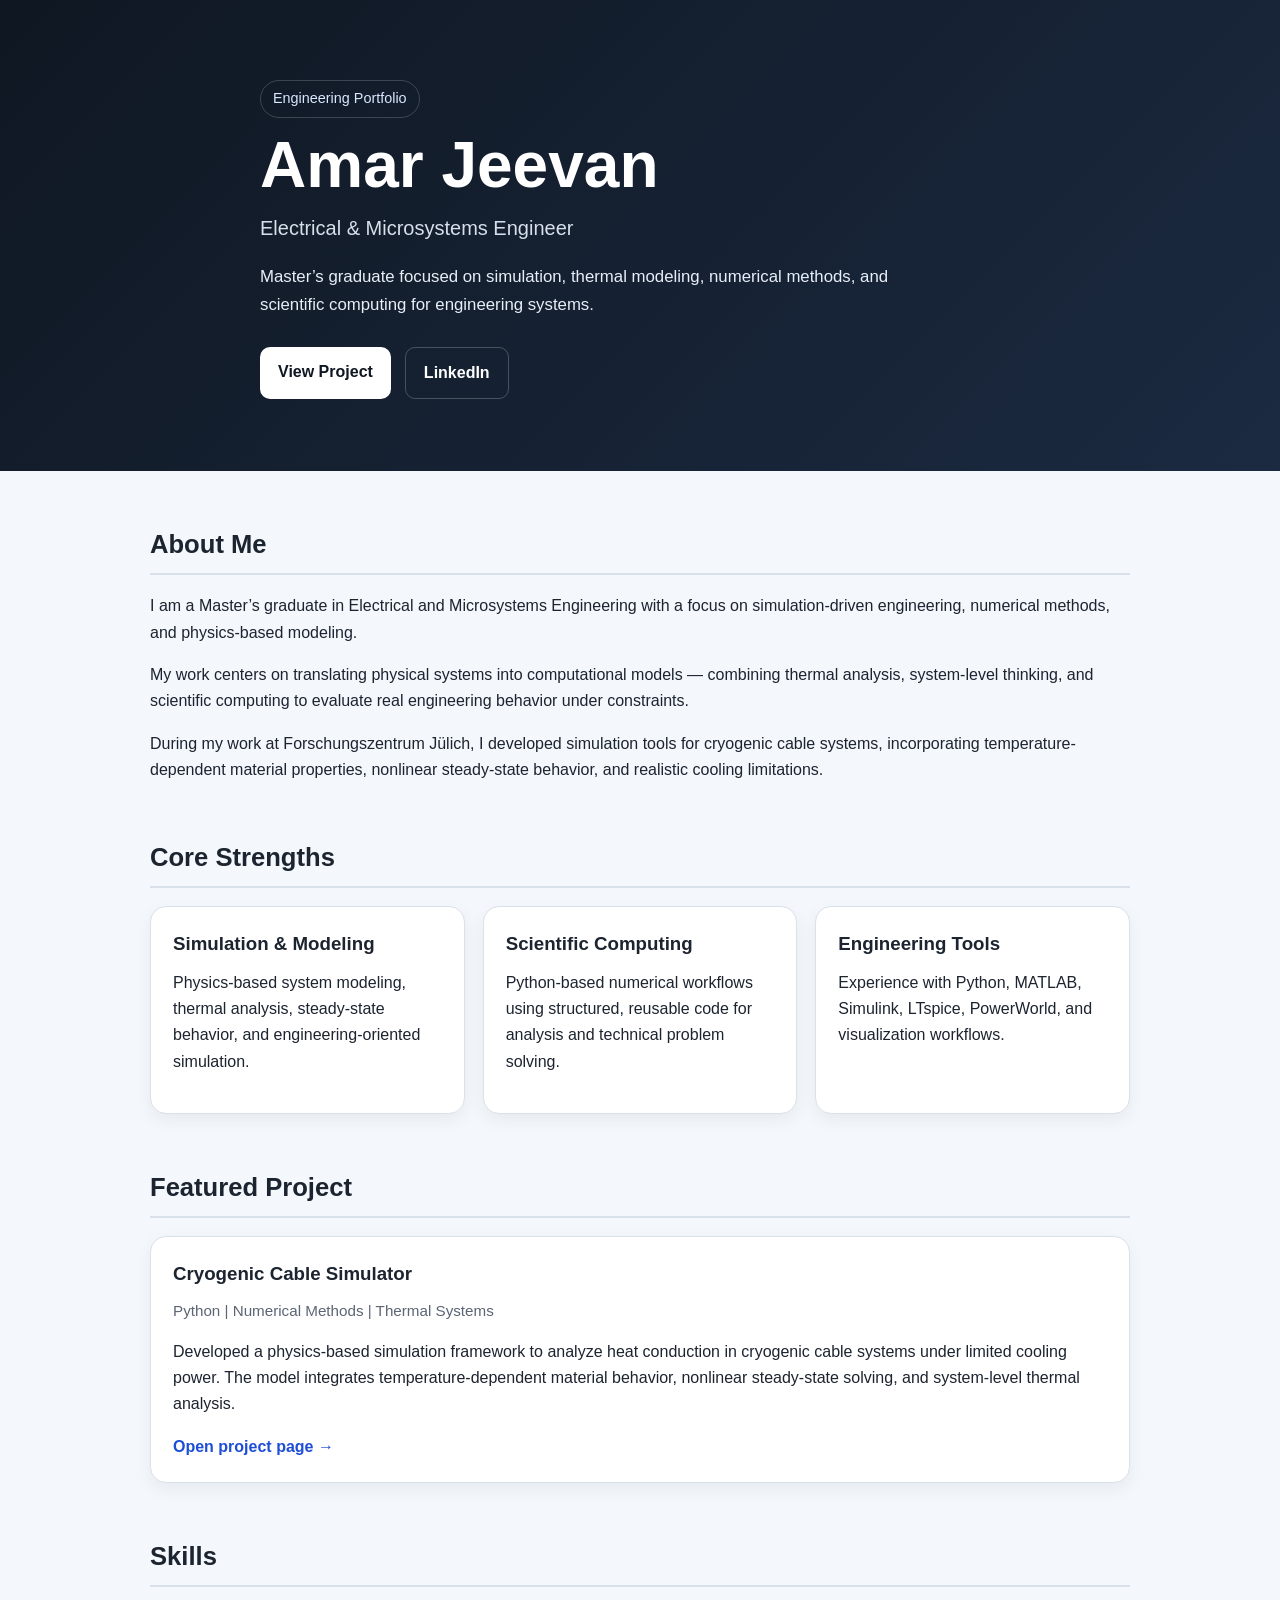
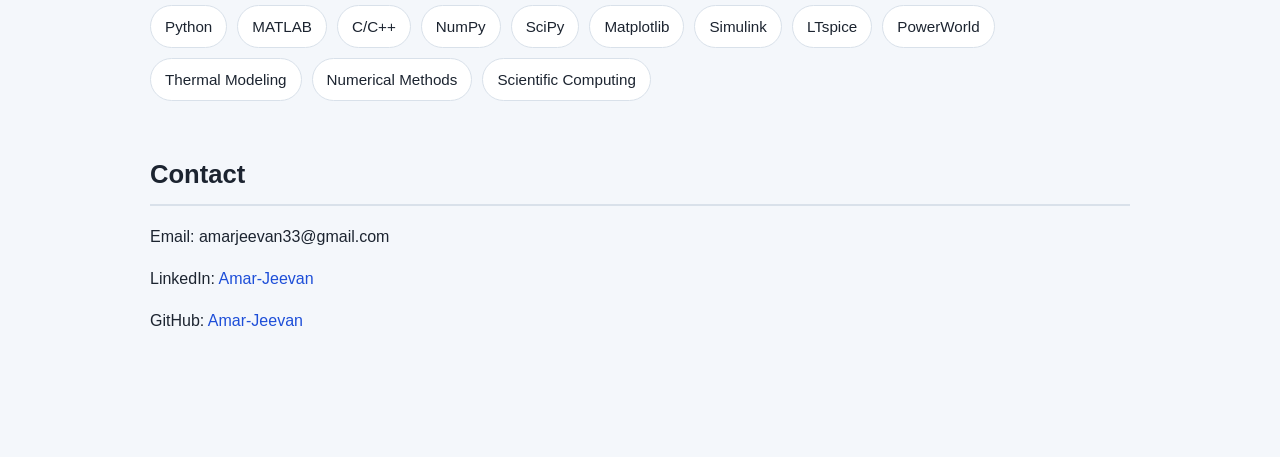
==== index.html @ b562178d "Revise About Me and Featured Project sections for clarity and detail" ====
<!DOCTYPE html>
<html lang="en">
<head>
  <meta charset="UTF-8" />
  <meta name="viewport" content="width=device-width, initial-scale=1.0" />
  <title>Amar Jeevan | Engineering Portfolio</title>
  <link rel="stylesheet" href="style.css" />
</head>
<body>
  <header class="hero">
    <div class="container hero-content">
      <p class="tag">Engineering Portfolio</p>
      <h1>Amar Jeevan</h1>
      <p class="subtitle">Electrical & Microsystems Engineer</p>
      <p class="intro">
        Master’s graduate focused on simulation, thermal modeling, numerical methods,
        and scientific computing for engineering systems.
      </p>

      <div class="hero-links">
        <a class="button primary" href="projects/cryogenic-simulator.html">View Project</a>
        <a class="button secondary" href="https://www.linkedin.com/in/amar-jeevan" target="_blank">LinkedIn</a>
      </div>
    </div>
  </header>

  <main class="container">
    <section class="section">
      <h2>About Me</h2>
      <p>
        I am a Master’s graduate in Electrical and Microsystems Engineering with a focus on
        simulation-driven engineering, numerical methods, and physics-based modeling.
      </p>

      <p>
        My work centers on translating physical systems into computational models — combining
        thermal analysis, system-level thinking, and scientific computing to evaluate real
        engineering behavior under constraints.
      </p>

      <p>
        During my work at Forschungszentrum Jülich, I developed simulation tools for cryogenic
        cable systems, incorporating temperature-dependent material properties, nonlinear
        steady-state behavior, and realistic cooling limitations.
      </p>
    </section>

    <section class="section">
      <h2>Core Strengths</h2>
      <div class="grid">
        <div class="card">
          <h3>Simulation & Modeling</h3>
          <p>
            Physics-based system modeling, thermal analysis, steady-state behavior, and engineering-oriented simulation.
          </p>
        </div>

        <div class="card">
          <h3>Scientific Computing</h3>
          <p>
            Python-based numerical workflows using structured, reusable code for analysis and technical problem solving.
          </p>
        </div>

        <div class="card">
          <h3>Engineering Tools</h3>
          <p>
            Experience with Python, MATLAB, Simulink, LTspice, PowerWorld, and visualization workflows.
          </p>
        </div>
      </div>
    </section>

    <section class="section">
      <h2>Featured Project</h2>
      <div class="project-card">
        <h3>Cryogenic Cable Simulator</h3>
        <p class="project-meta">Python | Numerical Methods | Thermal Systems</p>
        <p>
          Developed a physics-based simulation framework to analyze heat conduction in cryogenic
          cable systems under limited cooling power. The model integrates temperature-dependent
          material behavior, nonlinear steady-state solving, and system-level thermal analysis.
        </p>
        <a class="text-link" href="projects/cryogenic-simulator.html">Open project page →</a>
      </div>
    </section>

    <section class="section">
      <h2>Skills</h2>
      <div class="skills">
        <span>Python</span>
        <span>MATLAB</span>
        <span>C/C++</span>
        <span>NumPy</span>
        <span>SciPy</span>
        <span>Matplotlib</span>
        <span>Simulink</span>
        <span>LTspice</span>
        <span>PowerWorld</span>
        <span>Thermal Modeling</span>
        <span>Numerical Methods</span>
        <span>Scientific Computing</span>
      </div>
    </section>

    <section class="section">
      <h2>Contact</h2>
      <p>Email: amarjeevan33@gmail.com</p>
      <p>
        LinkedIn:
        <a href="https://www.linkedin.com/in/amar-jeevan-aj45768/" target="_blank">Amar-Jeevan</a>
      </p>
      <p>
        GitHub:
        <a href="https://github.com/amar-jeevan" target="_blank">Amar-Jeevan</a>
      </p>
    </section>
  </main>
</body>
</html>
---- style.css ----
* {
  box-sizing: border-box;
}

:root {
  --bg: #f4f7fb;
  --text: #1c2430;
  --muted: #5b6574;
  --line: #d9e1ea;
  --card: #ffffff;
  --dark: #0f1722;
  --accent: #1d4ed8;
}

body {
  margin: 0;
  font-family: Arial, sans-serif;
  line-height: 1.65;
  color: var(--text);
  background: var(--bg);
}

.container {
  width: min(92%, 980px);
  margin: 0 auto;
}

.hero {
  background: linear-gradient(135deg, #0f1722, #1b2a41);
  color: white;
  padding: 80px 0 72px;
}

.hero-content {
  max-width: 760px;
}

.tag {
  display: inline-block;
  margin: 0 0 12px;
  padding: 6px 12px;
  border: 1px solid rgba(255,255,255,0.18);
  border-radius: 999px;
  font-size: 0.9rem;
  color: #dbe7ff;
}

.hero h1 {
  margin: 0;
  font-size: clamp(2.4rem, 5vw, 4rem);
  line-height: 1.1;
}

.subtitle {
  margin: 12px 0;
  font-size: 1.25rem;
  color: #d7dfeb;
}

.intro {
  margin-top: 18px;
  max-width: 680px;
  font-size: 1.05rem;
  color: #e8eef8;
}

.hero-links {
  margin-top: 28px;
  display: flex;
  gap: 14px;
  flex-wrap: wrap;
}

.button {
  display: inline-block;
  padding: 12px 18px;
  border-radius: 10px;
  text-decoration: none;
  font-weight: 600;
  transition: 0.2s ease;
}

.button.primary {
  background: white;
  color: var(--dark);
}

.button.secondary {
  border: 1px solid rgba(255,255,255,0.22);
  color: white;
}

.button:hover {
  transform: translateY(-1px);
}

main {
  padding: 52px 0 70px;
}

.section {
  margin-bottom: 52px;
}

h2 {
  margin: 0 0 18px;
  font-size: 1.6rem;
  border-bottom: 2px solid var(--line);
  padding-bottom: 8px;
}

.grid {
  display: grid;
  grid-template-columns: repeat(auto-fit, minmax(240px, 1fr));
  gap: 18px;
}

.card,
.project-card {
  background: var(--card);
  border: 1px solid var(--line);
  border-radius: 16px;
  padding: 22px;
  box-shadow: 0 6px 18px rgba(15, 23, 34, 0.06);
}

.card h3,
.project-card h3 {
  margin-top: 0;
  margin-bottom: 10px;
}

.project-meta {
  margin-top: -2px;
  color: var(--muted);
  font-size: 0.95rem;
}

.skills {
  display: flex;
  flex-wrap: wrap;
  gap: 10px;
}

.skills span {
  background: white;
  border: 1px solid var(--line);
  border-radius: 999px;
  padding: 8px 14px;
  font-size: 0.95rem;
}

a {
  color: var(--accent);
  text-decoration: none;
}

a:hover {
  text-decoration: underline;
}

.text-link {
  font-weight: 600;
}

p {
  margin-top: 0;
  color: var(--text);
}

@media (max-width: 640px) {
  .hero {
    padding: 64px 0 56px;
  }

  .subtitle {
    font-size: 1.1rem;
  }

  .intro {
    font-size: 1rem;
  }
}

.image-block {
  margin-bottom: 28px;
}

.image-block img {
  width: 100%;
  height: auto;
  display: block;
  border-radius: 14px;
  border: 1px solid var(--line);
  box-shadow: 0 6px 18px rgba(15, 23, 34, 0.08);
  background: white;
}

.image-caption {
  margin-top: 10px;
  color: var(--muted);
  font-size: 0.95rem;
}
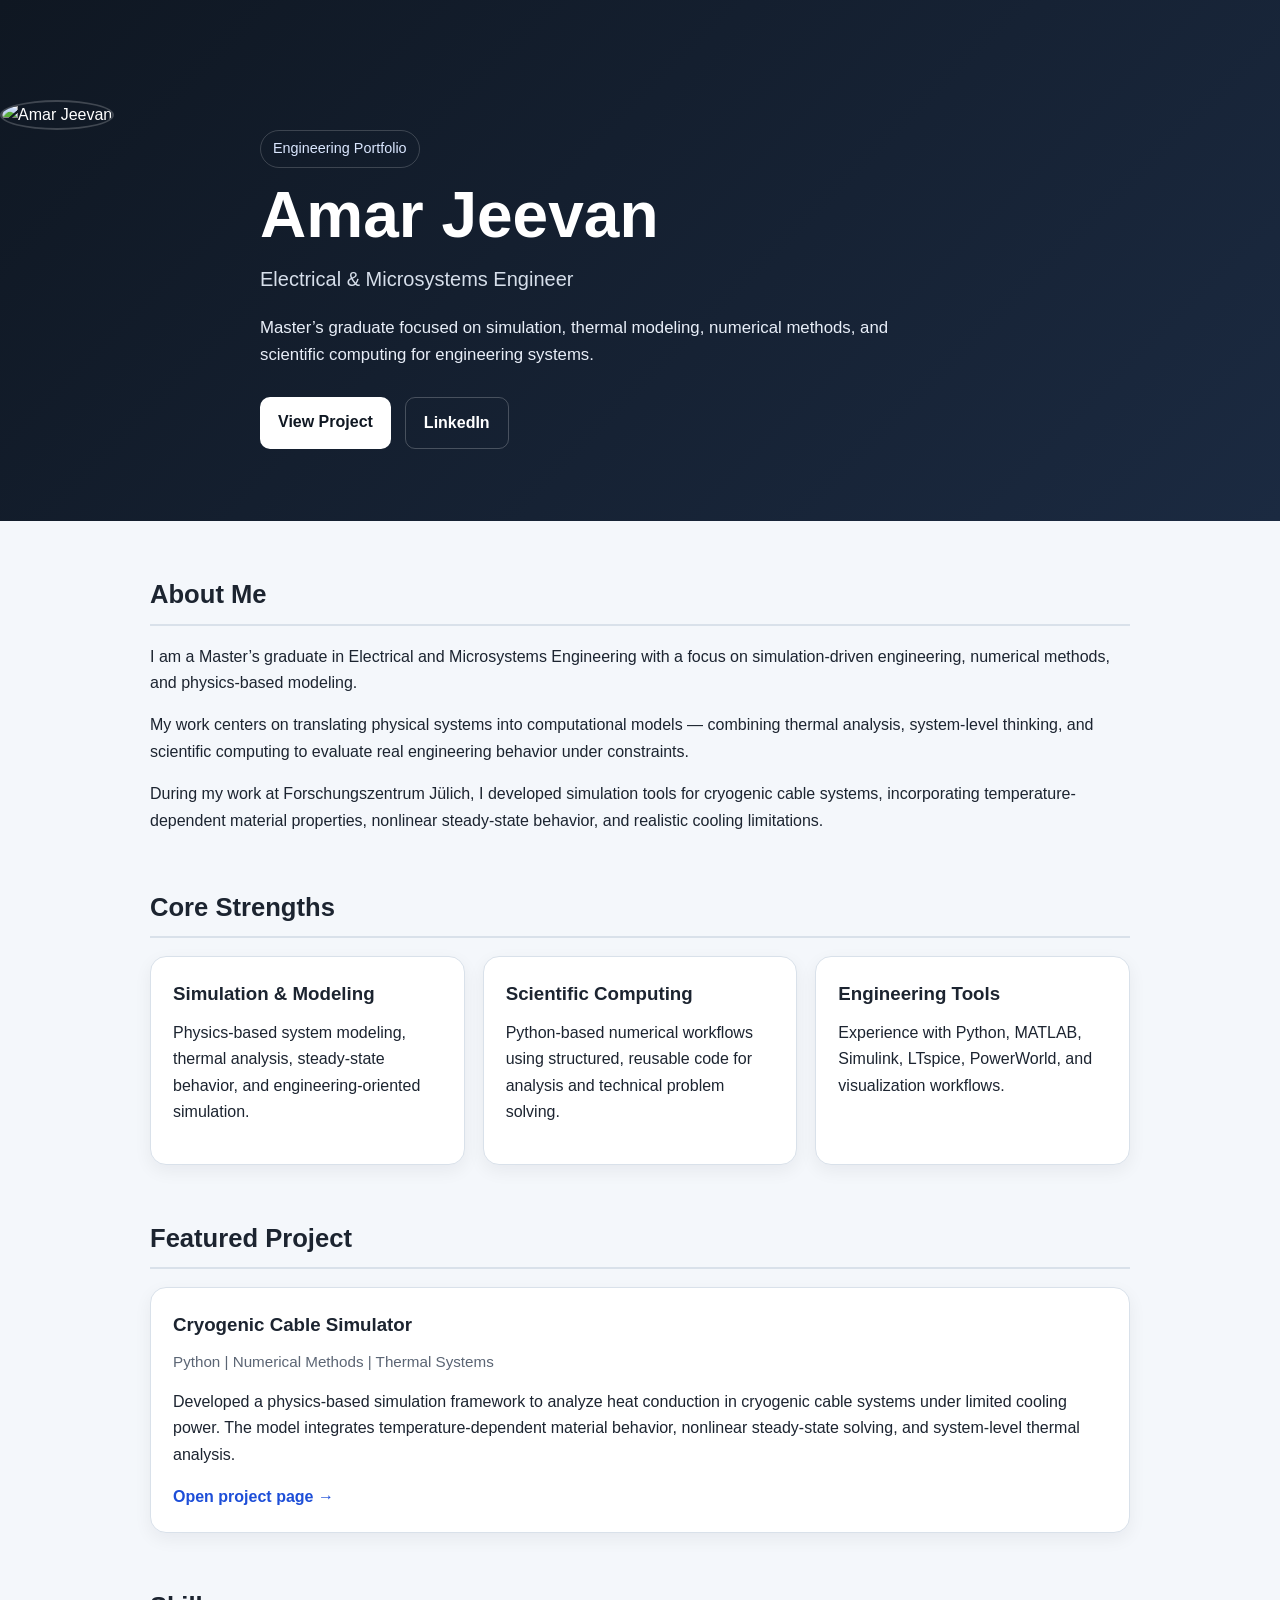
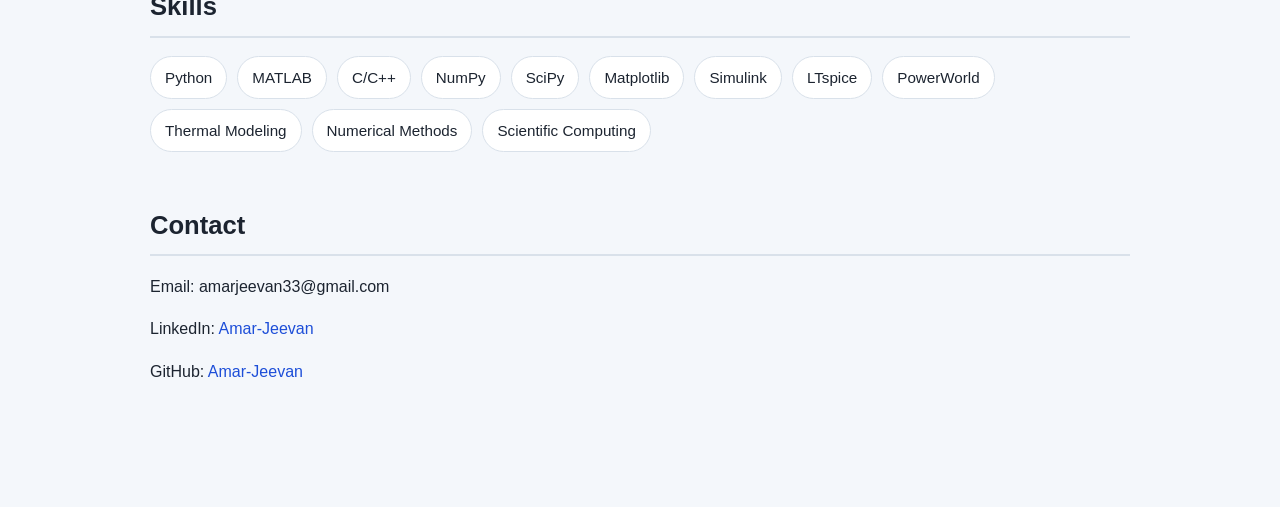
==== commit ee7a2ab5: "Add profile image and style adjustments for better presentation" ====
--- a/index.html
+++ b/index.html
@@ -8,6 +8,7 @@
 </head>
 <body>
   <header class="hero">
+    <img src="assets/images/profile.jpg" alt="Amar Jeevan" class="profile-pic">
     <div class="container hero-content">
       <p class="tag">Engineering Portfolio</p>
       <h1>Amar Jeevan</h1>
@@ -19,7 +20,7 @@
 
       <div class="hero-links">
         <a class="button primary" href="projects/cryogenic-simulator.html">View Project</a>
-        <a class="button secondary" href="https://www.linkedin.com/in/amar-jeevan" target="_blank">LinkedIn</a>
+        <a class="button secondary" href="https://www.linkedin.com/in/amar-jeevan/" target="_blank">LinkedIn</a>
       </div>
     </div>
   </header>
@@ -108,7 +109,7 @@
       <p>Email: amarjeevan33@gmail.com</p>
       <p>
         LinkedIn:
-        <a href="https://www.linkedin.com/in/amar-jeevan-aj45768/" target="_blank">Amar-Jeevan</a>
+        <a href="https://www.linkedin.com/in/amar-jeevan/" target="_blank">Amar-Jeevan</a>
       </p>
       <p>
         GitHub:
--- a/style.css
+++ b/style.css
@@ -200,4 +200,13 @@
   margin-top: 10px;
   color: var(--muted);
   font-size: 0.95rem;
+}
+
+.profile-pic {
+  width: 100px;
+  height: 100px;
+  border-radius: 50%;
+  object-fit: cover;
+  margin-top: 20px;
+  border: 2px solid rgba(255,255,255,0.2);
 }
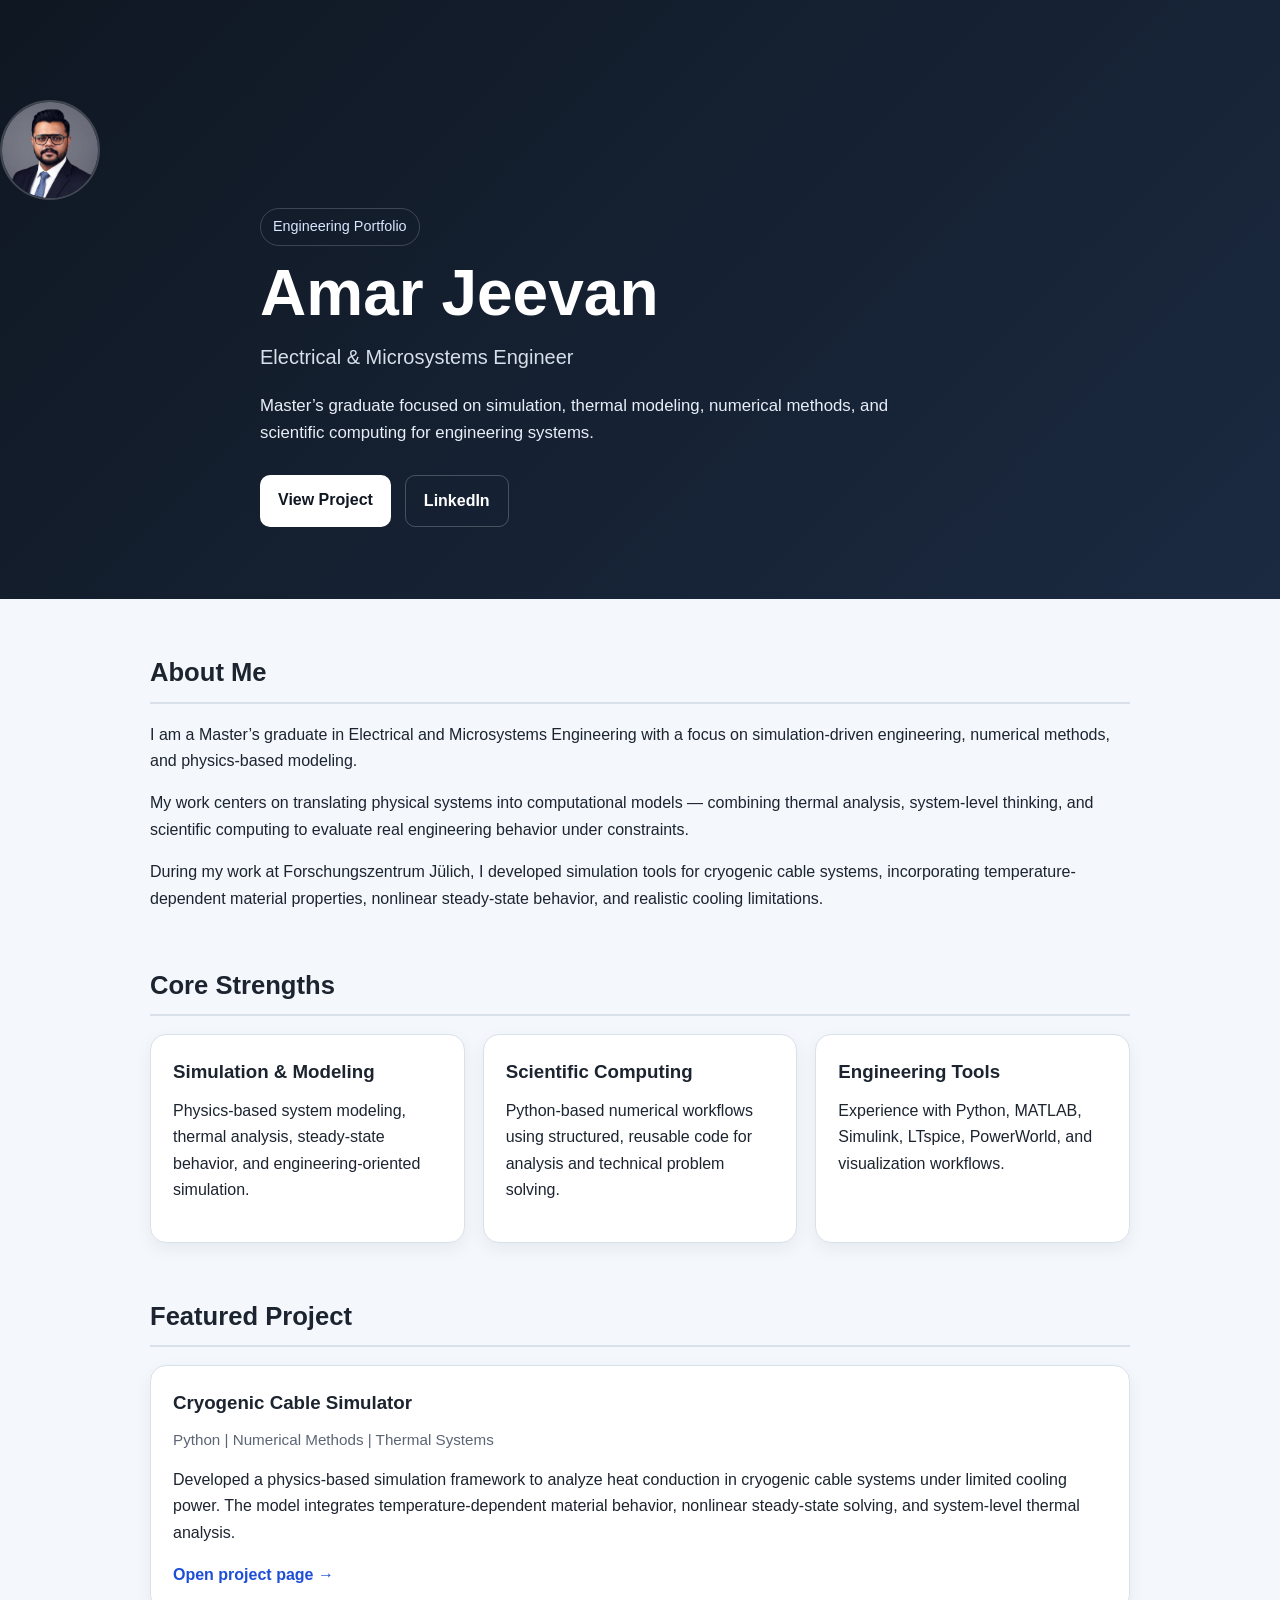
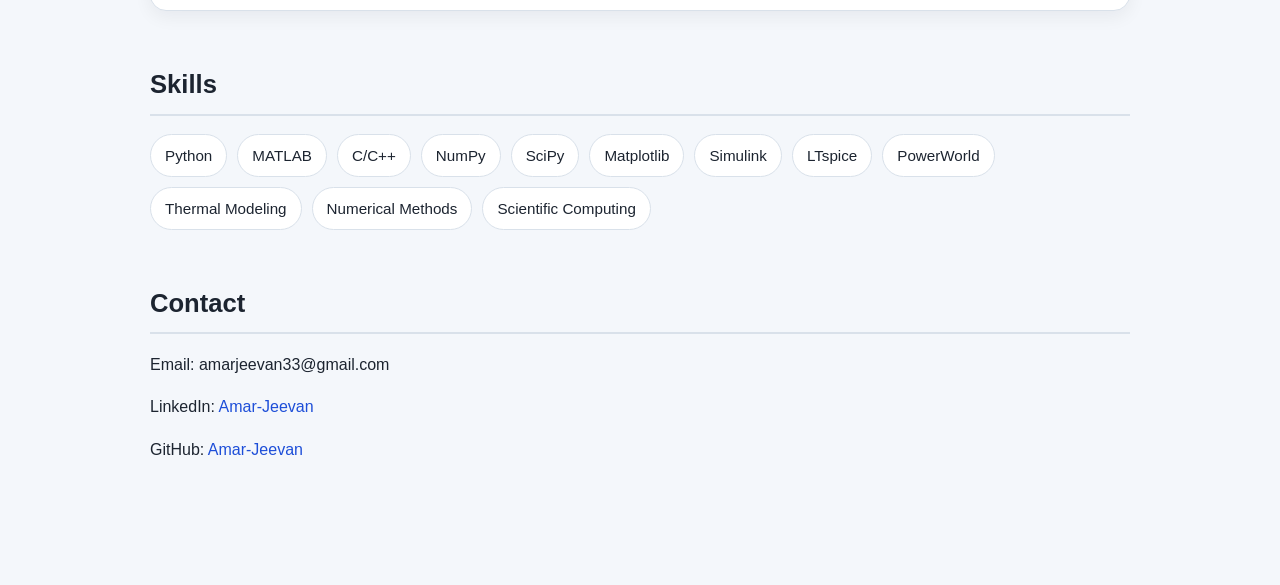
==== commit 32e64c22: "Fix profile image source from JPG to PNG for consistency" ====
--- a/index.html
+++ b/index.html
@@ -8,7 +8,7 @@
 </head>
 <body>
   <header class="hero">
-    <img src="assets/images/profile.jpg" alt="Amar Jeevan" class="profile-pic">
+    <img src="assets/images/profile.png" alt="Amar Jeevan" class="profile-pic">
     <div class="container hero-content">
       <p class="tag">Engineering Portfolio</p>
       <h1>Amar Jeevan</h1>
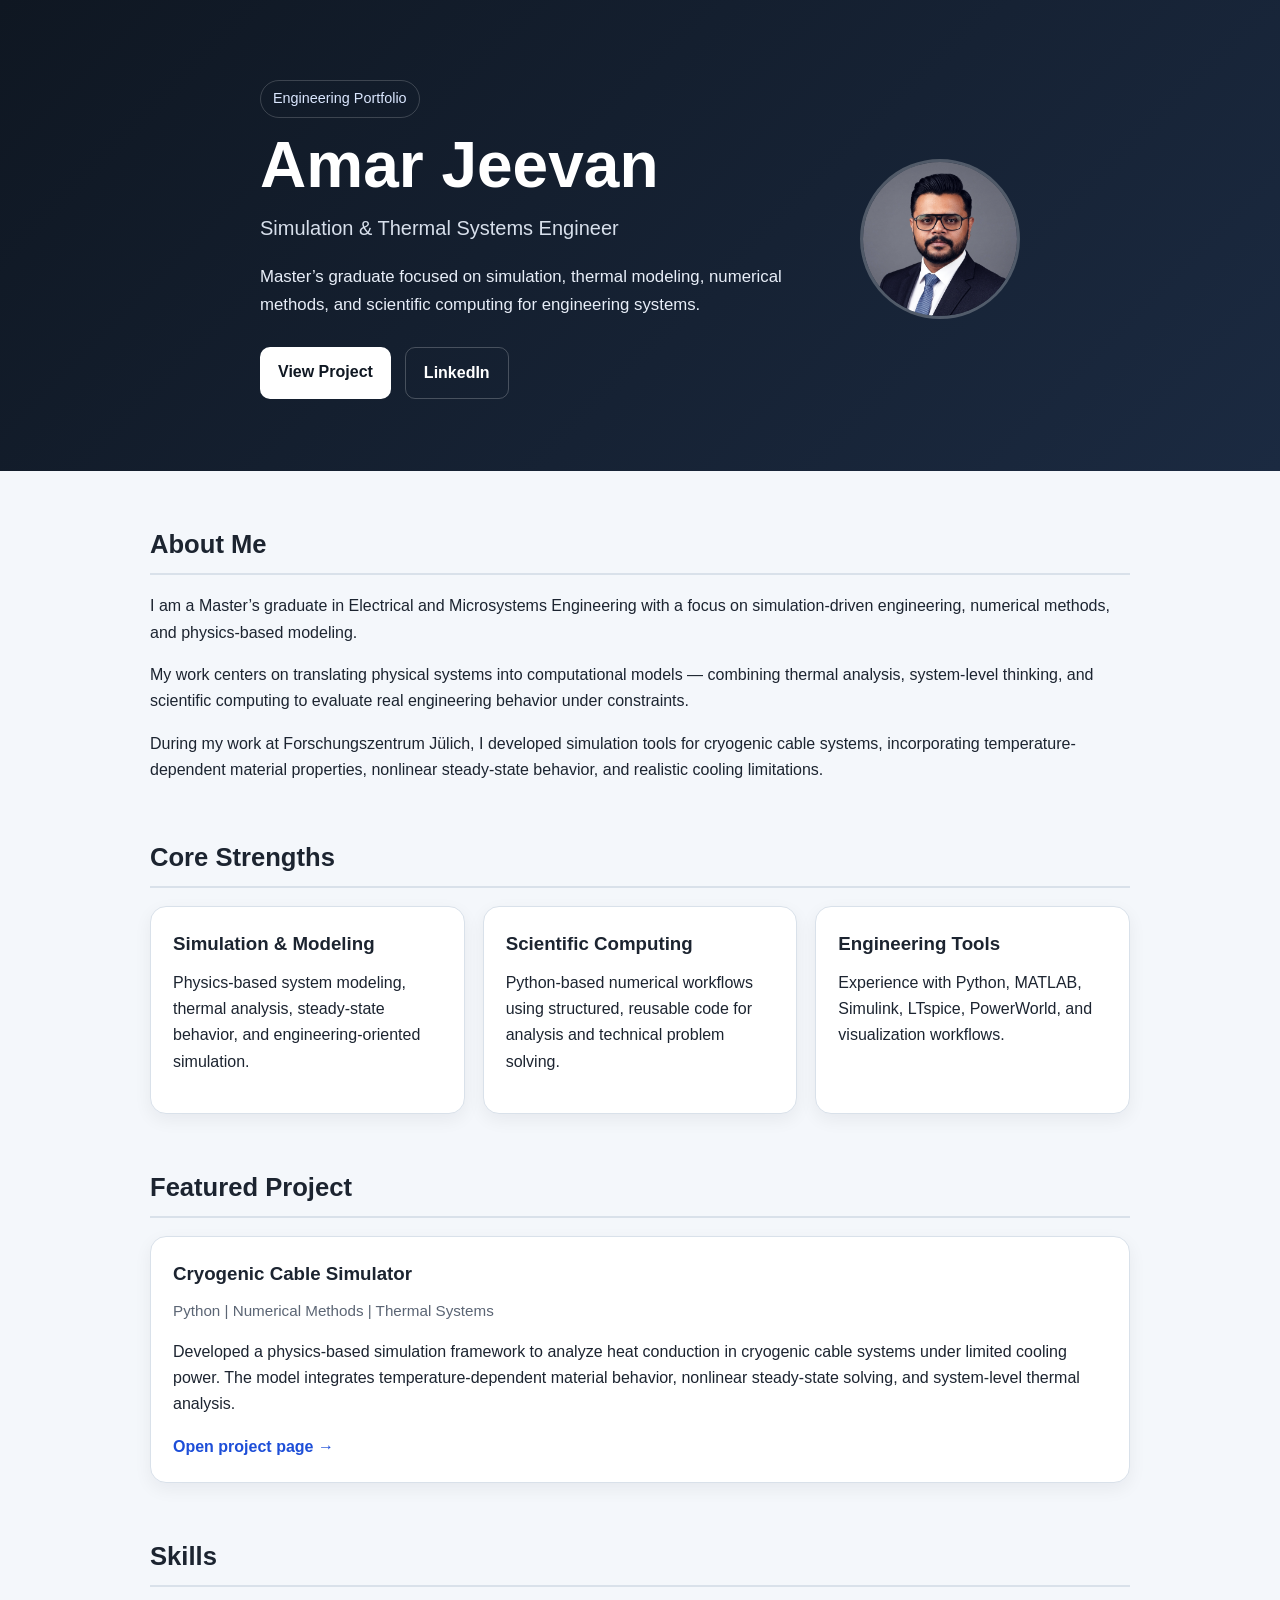
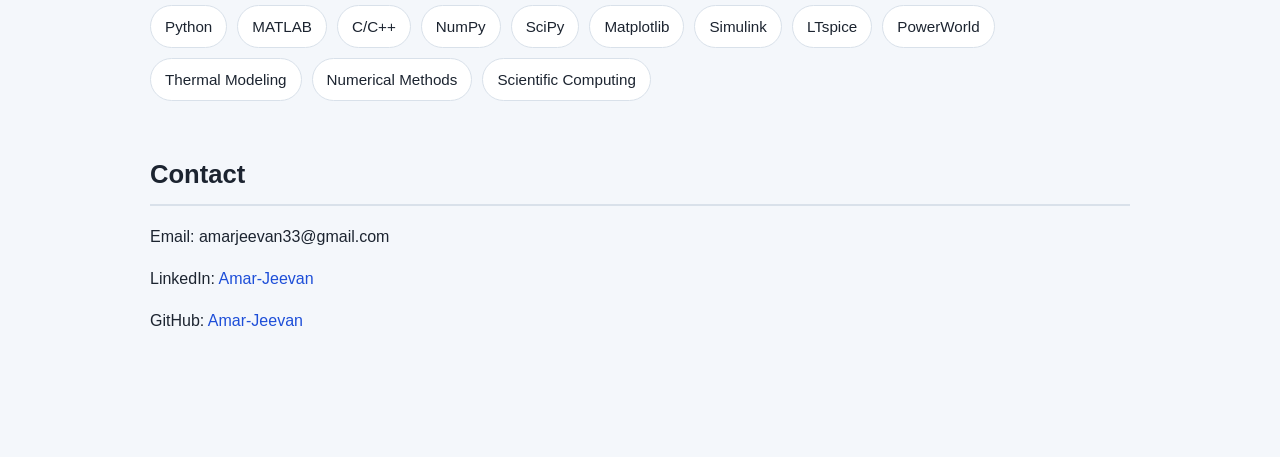
==== commit becd029a: "Refactor hero section layout and update profile image styling for improved presentation" ====
--- a/index.html
+++ b/index.html
@@ -8,20 +8,29 @@
 </head>
 <body>
   <header class="hero">
-    <img src="assets/images/profile.png" alt="Amar Jeevan" class="profile-pic">
     <div class="container hero-content">
-      <p class="tag">Engineering Portfolio</p>
-      <h1>Amar Jeevan</h1>
-      <p class="subtitle">Electrical & Microsystems Engineer</p>
-      <p class="intro">
-        Master’s graduate focused on simulation, thermal modeling, numerical methods,
-        and scientific computing for engineering systems.
-      </p>
 
-      <div class="hero-links">
-        <a class="button primary" href="projects/cryogenic-simulator.html">View Project</a>
-        <a class="button secondary" href="https://www.linkedin.com/in/amar-jeevan/" target="_blank">LinkedIn</a>
+      <div class="hero-flex">
+
+        <div class="hero-text">
+          <p class="tag">Engineering Portfolio</p>
+          <h1>Amar Jeevan</h1>
+          <p class="subtitle">Simulation & Thermal Systems Engineer</p>
+          <p class="intro">
+            Master’s graduate focused on simulation, thermal modeling, numerical methods,
+            and scientific computing for engineering systems.
+          </p>
+
+          <div class="hero-links">
+            <a class="button primary" href="projects/cryogenic-simulator.html">View Project</a>
+            <a class="button secondary" href="https://www.linkedin.com/in/amar-jeevan/" target="_blank">LinkedIn</a>
+          </div>
+        </div>
+
+        <img src="assets/images/profile.png" alt="Amar Jeevan" class="profile-pic">
+
       </div>
+
     </div>
   </header>
 
--- a/style.css
+++ b/style.css
@@ -202,11 +202,35 @@
   font-size: 0.95rem;
 }
 
+.hero-flex {
+  display: flex;
+  align-items: center;
+  justify-content: space-between;
+  gap: 40px;
+  flex-wrap: wrap;
+}
+
+.hero-text {
+  flex: 1;
+  min-width: 260px;
+}
+
 .profile-pic {
-  width: 100px;
-  height: 100px;
+  width: 160px;
+  height: 160px;
   border-radius: 50%;
   object-fit: cover;
-  margin-top: 20px;
-  border: 2px solid rgba(255,255,255,0.2);
+  border: 3px solid rgba(255,255,255,0.25);
+}
+
+@media (max-width: 700px) {
+  .hero-flex {
+    flex-direction: column;
+    align-items: flex-start;
+  }
+
+  .profile-pic {
+    width: 130px;
+    height: 130px;
+  }
 }
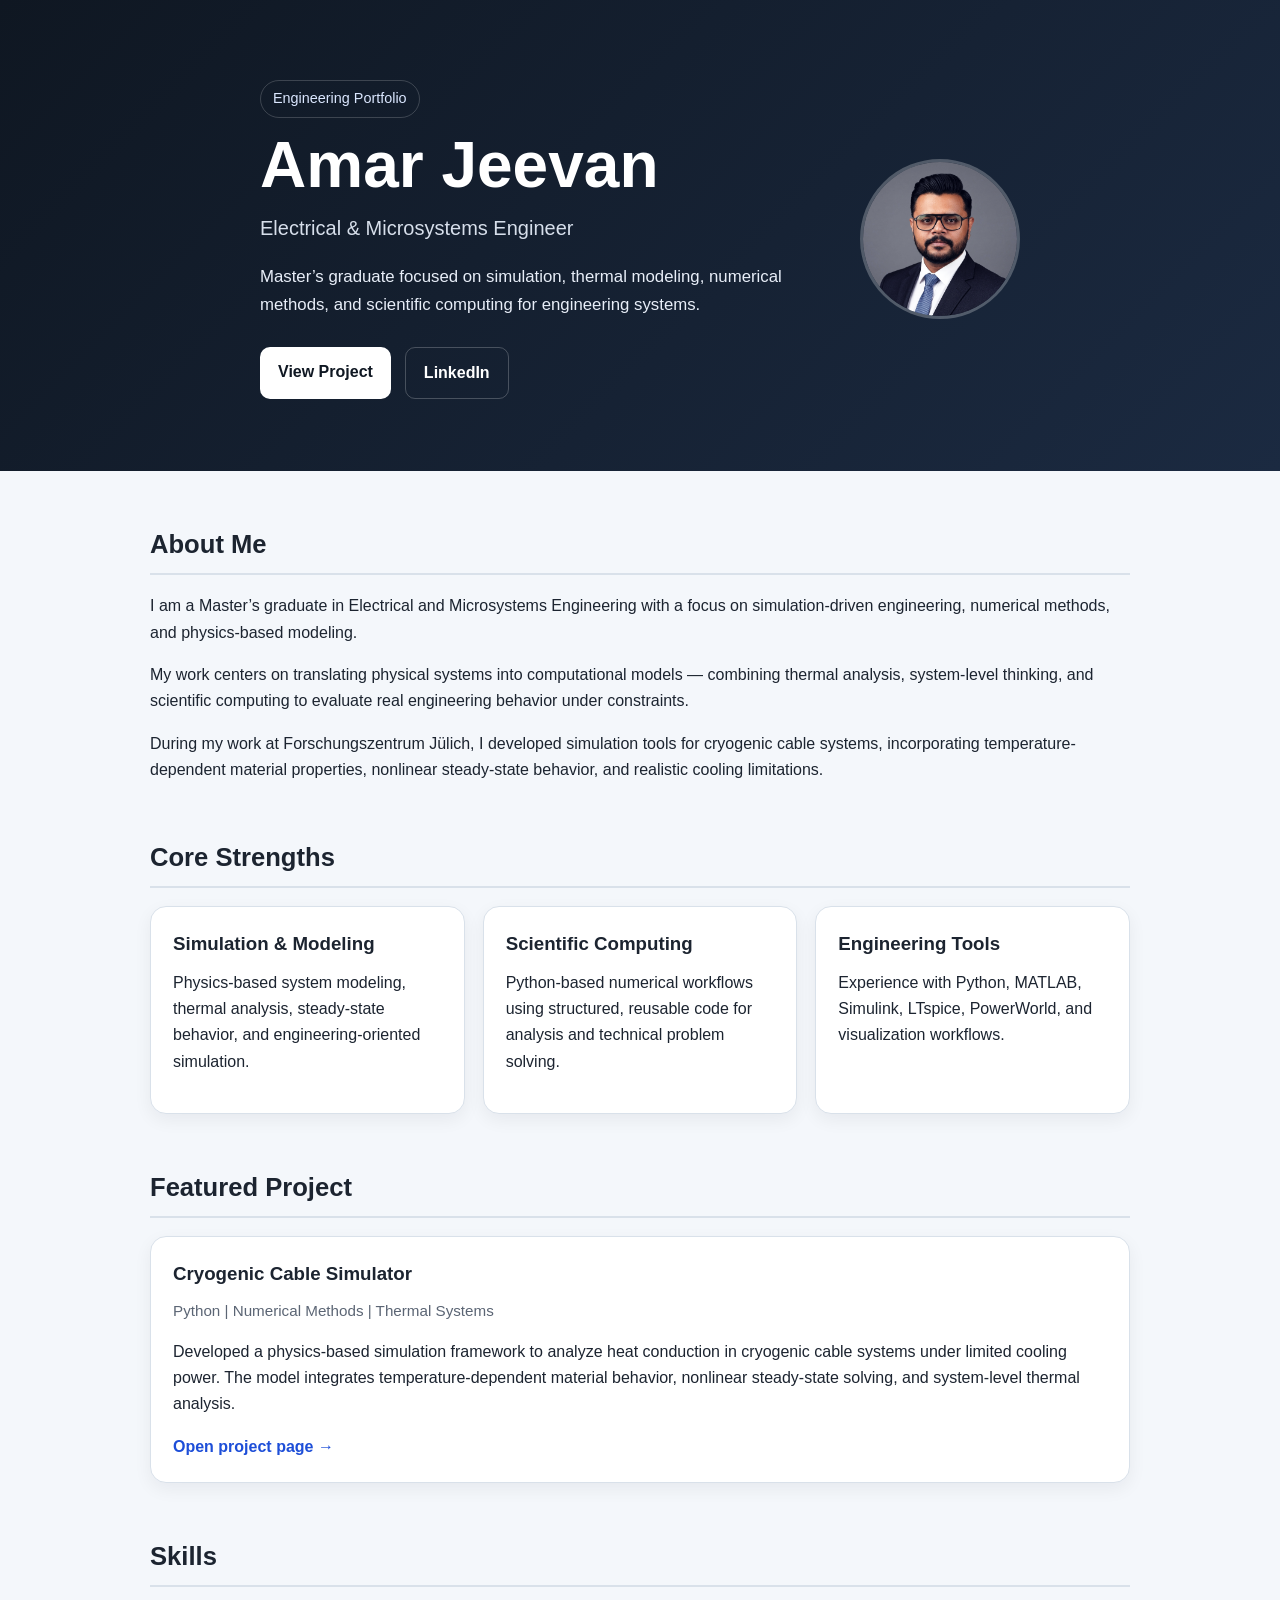
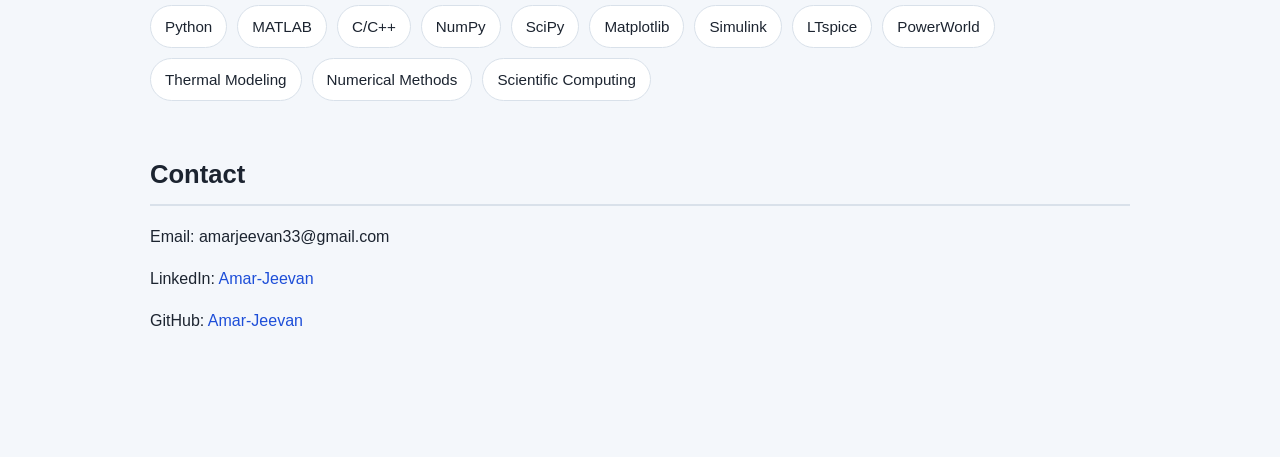
==== commit 8310716f: "Update subtitle in hero section to reflect current engineering focus" ====
--- a/index.html
+++ b/index.html
@@ -15,7 +15,7 @@
         <div class="hero-text">
           <p class="tag">Engineering Portfolio</p>
           <h1>Amar Jeevan</h1>
-          <p class="subtitle">Simulation & Thermal Systems Engineer</p>
+          <p class="subtitle">Electrical & Microsystems Engineer</p>
           <p class="intro">
             Master’s graduate focused on simulation, thermal modeling, numerical methods,
             and scientific computing for engineering systems.
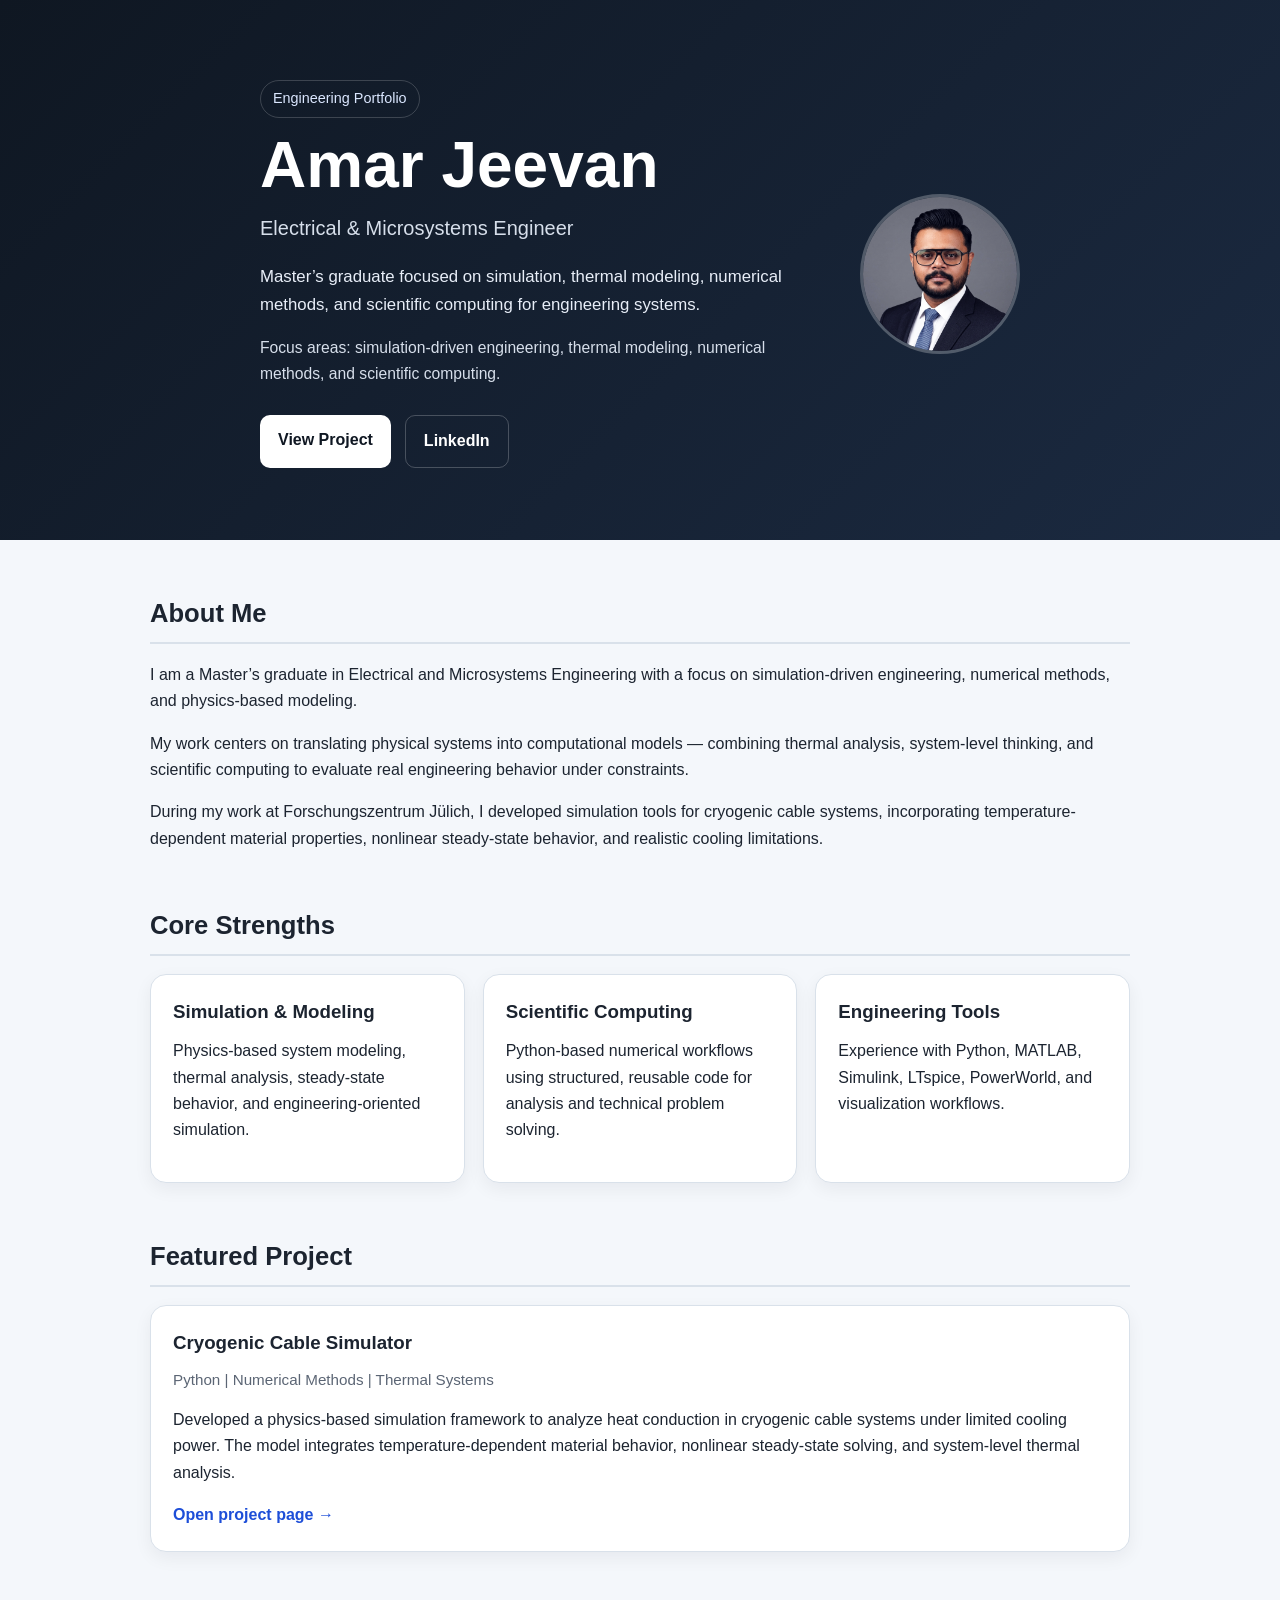
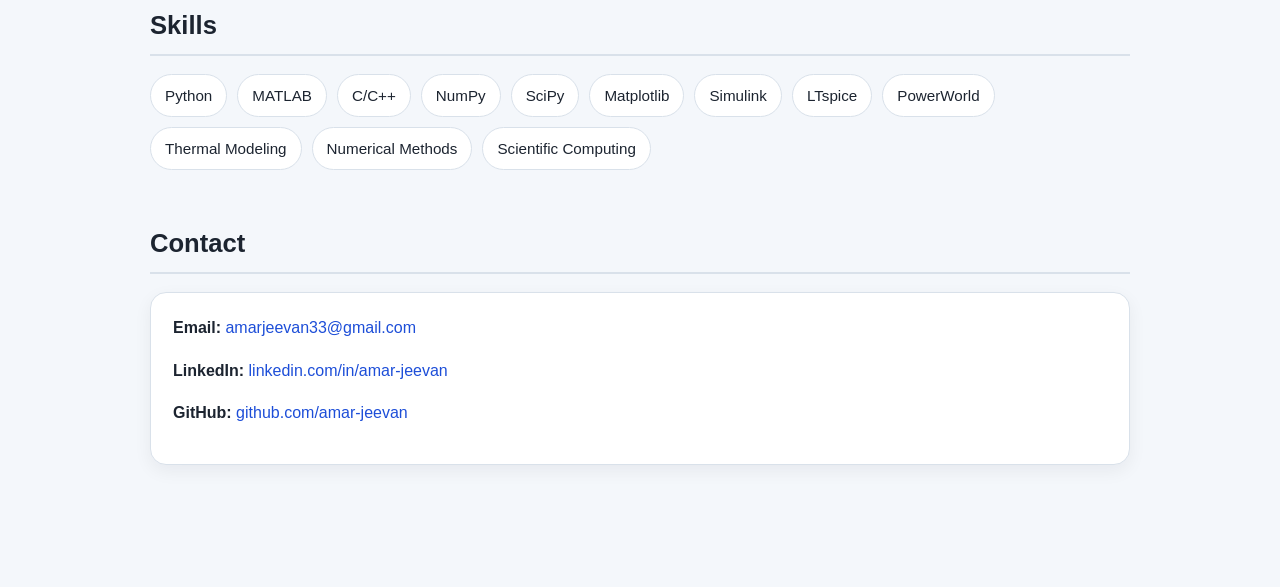
==== commit 86bea86d: "Update contact section layout and styling for improved readability" ====
--- a/index.html
+++ b/index.html
@@ -20,7 +20,11 @@
             Master’s graduate focused on simulation, thermal modeling, numerical methods,
             and scientific computing for engineering systems.
           </p>
-
+          
+          <p class="focus-line">
+            Focus areas: simulation-driven engineering, thermal modeling, numerical methods, and scientific computing.
+          </p>
+          
           <div class="hero-links">
             <a class="button primary" href="projects/cryogenic-simulator.html">View Project</a>
             <a class="button secondary" href="https://www.linkedin.com/in/amar-jeevan/" target="_blank">LinkedIn</a>
@@ -115,15 +119,11 @@
 
     <section class="section">
       <h2>Contact</h2>
-      <p>Email: amarjeevan33@gmail.com</p>
-      <p>
-        LinkedIn:
-        <a href="https://www.linkedin.com/in/amar-jeevan/" target="_blank">Amar-Jeevan</a>
-      </p>
-      <p>
-        GitHub:
-        <a href="https://github.com/amar-jeevan" target="_blank">Amar-Jeevan</a>
-      </p>
+      <div class="card">
+        <p><strong>Email:</strong> <a href="mailto:amarjeevan33@gmail.com">amarjeevan33@gmail.com</a></p>
+        <p><strong>LinkedIn:</strong> <a href="https://www.linkedin.com/in/amar-jeevan/" target="_blank">linkedin.com/in/amar-jeevan</a></p>
+        <p><strong>GitHub:</strong> <a href="https://github.com/amar-jeevan" target="_blank">github.com/amar-jeevan</a></p>
+      </div>
     </section>
   </main>
 </body>
--- a/style.css
+++ b/style.css
@@ -233,4 +233,11 @@
     width: 130px;
     height: 130px;
   }
+}
+
+.focus-line {
+  margin-top: 14px;
+  color: #d7dfeb;
+  font-size: 0.98rem;
+  max-width: 700px;
 }
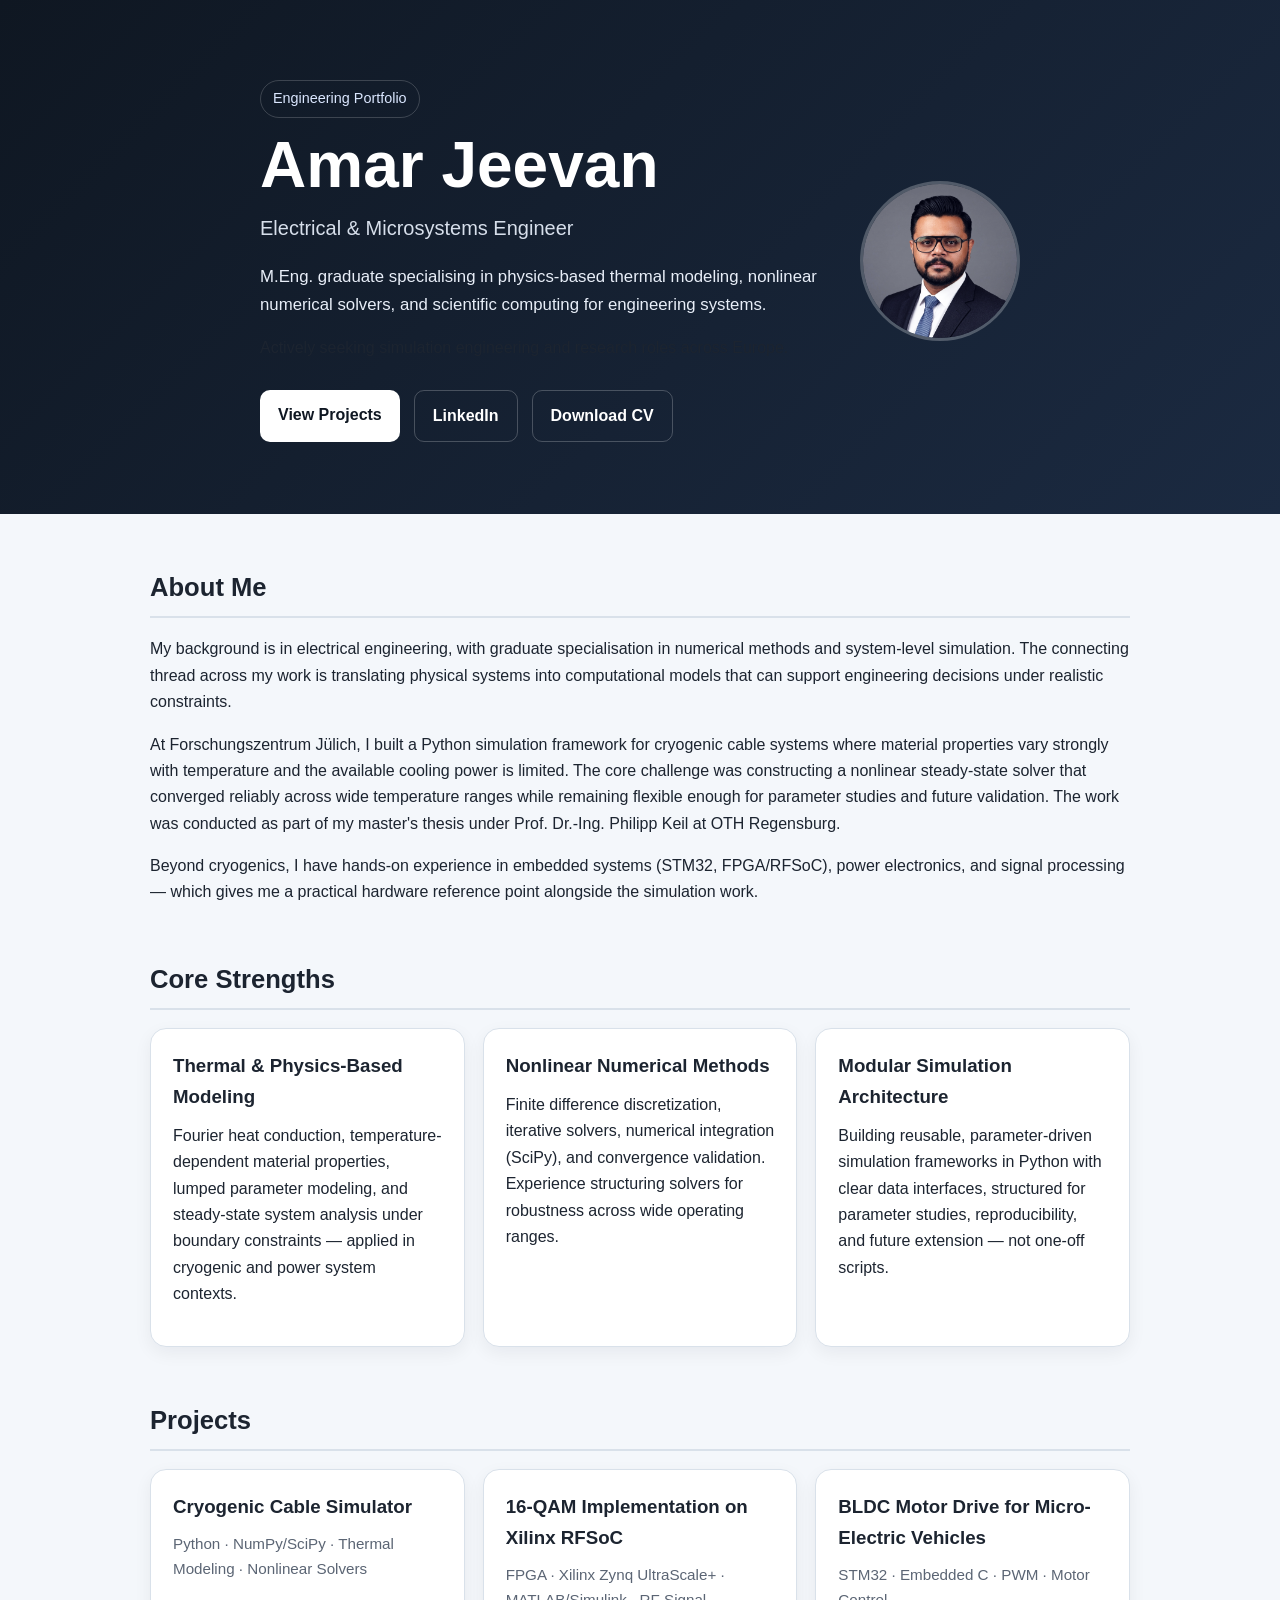
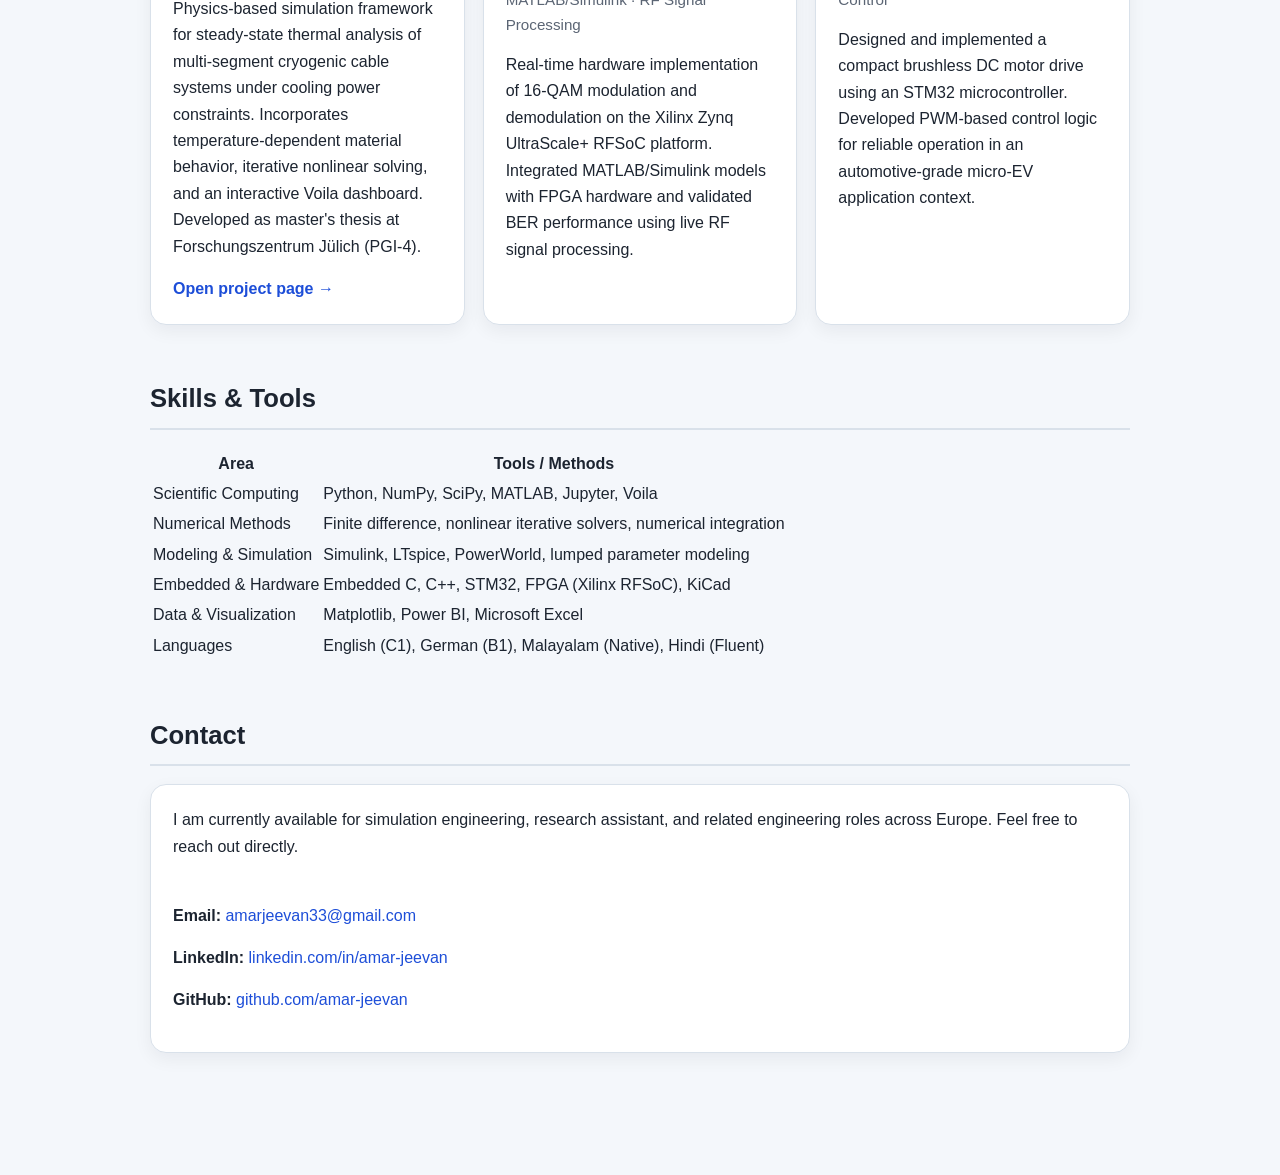
==== commit cccb0ef0: "Revise hero section content for clarity and add availability note; update project descriptions and s" ====
--- a/index.html
+++ b/index.html
@@ -17,17 +17,22 @@
           <h1>Amar Jeevan</h1>
           <p class="subtitle">Electrical & Microsystems Engineer</p>
           <p class="intro">
-            Master’s graduate focused on simulation, thermal modeling, numerical methods,
-            and scientific computing for engineering systems.
-          </p>
-          
-          <p class="focus-line">
-            Focus areas: simulation-driven engineering, thermal modeling, numerical methods, and scientific computing.
-          </p>
-          
+            M.Eng. graduate specialising in physics-based thermal modeling, nonlinear
+            numerical solvers, and scientific computing for engineering systems.
+          </p>
+
+          <!-- REMOVED: duplicate "Focus areas" line — identical content to intro above -->
+
+          <!-- ADDED: availability signal so recruiters know immediately why they are here -->
+          <p class="availability">
+            Actively seeking simulation engineering and research roles across Europe.
+          </p>
+
           <div class="hero-links">
-            <a class="button primary" href="projects/cryogenic-simulator.html">View Project</a>
+            <a class="button primary" href="projects/cryogenic-simulator.html">View Projects</a>
             <a class="button secondary" href="https://www.linkedin.com/in/amar-jeevan/" target="_blank">LinkedIn</a>
+            <!-- ADDED: CV download button — place your PDF at assets/Amar_Jeevan_CV.pdf in the repo -->
+            <a class="button secondary" href="assets/Amar_Jeevan_CV.pdf" target="_blank" download>Download CV</a>
           </div>
         </div>
 
@@ -39,92 +44,164 @@
   </header>
 
   <main class="container">
+
+    <!-- REWRITTEN: About Me no longer repeats the hero tagline.
+         It now adds a layer of depth: background → specific problem solved → what you are looking for. -->
     <section class="section">
       <h2>About Me</h2>
       <p>
-        I am a Master’s graduate in Electrical and Microsystems Engineering with a focus on
-        simulation-driven engineering, numerical methods, and physics-based modeling.
+        My background is in electrical engineering, with graduate specialisation in numerical
+        methods and system-level simulation. The connecting thread across my work is translating
+        physical systems into computational models that can support engineering decisions under
+        realistic constraints.
       </p>
-
       <p>
-        My work centers on translating physical systems into computational models — combining
-        thermal analysis, system-level thinking, and scientific computing to evaluate real
-        engineering behavior under constraints.
+        At Forschungszentrum Jülich, I built a Python simulation framework for cryogenic cable
+        systems where material properties vary strongly with temperature and the available cooling
+        power is limited. The core challenge was constructing a nonlinear steady-state solver that
+        converged reliably across wide temperature ranges while remaining flexible enough for
+        parameter studies and future validation. The work was conducted as part of my master's thesis
+        under Prof. Dr.-Ing. Philipp Keil at OTH Regensburg.
       </p>
-
       <p>
-        During my work at Forschungszentrum Jülich, I developed simulation tools for cryogenic
-        cable systems, incorporating temperature-dependent material properties, nonlinear
-        steady-state behavior, and realistic cooling limitations.
+        Beyond cryogenics, I have hands-on experience in embedded systems (STM32, FPGA/RFSoC),
+        power electronics, and signal processing — which gives me a practical hardware reference
+        point alongside the simulation work.
       </p>
     </section>
 
+    <!-- REWRITTEN: Core Strengths now say something specific instead of restating skill tag names. -->
     <section class="section">
       <h2>Core Strengths</h2>
       <div class="grid">
         <div class="card">
-          <h3>Simulation & Modeling</h3>
-          <p>
-            Physics-based system modeling, thermal analysis, steady-state behavior, and engineering-oriented simulation.
+          <h3>Thermal & Physics-Based Modeling</h3>
+          <p>
+            Fourier heat conduction, temperature-dependent material properties, lumped parameter
+            modeling, and steady-state system analysis under boundary constraints — applied in
+            cryogenic and power system contexts.
           </p>
         </div>
 
         <div class="card">
-          <h3>Scientific Computing</h3>
-          <p>
-            Python-based numerical workflows using structured, reusable code for analysis and technical problem solving.
+          <h3>Nonlinear Numerical Methods</h3>
+          <p>
+            Finite difference discretization, iterative solvers, numerical integration (SciPy),
+            and convergence validation. Experience structuring solvers for robustness across
+            wide operating ranges.
           </p>
         </div>
 
         <div class="card">
-          <h3>Engineering Tools</h3>
-          <p>
-            Experience with Python, MATLAB, Simulink, LTspice, PowerWorld, and visualization workflows.
-          </p>
-        </div>
-      </div>
-    </section>
-
-    <section class="section">
-      <h2>Featured Project</h2>
-      <div class="project-card">
-        <h3>Cryogenic Cable Simulator</h3>
-        <p class="project-meta">Python | Numerical Methods | Thermal Systems</p>
-        <p>
-          Developed a physics-based simulation framework to analyze heat conduction in cryogenic
-          cable systems under limited cooling power. The model integrates temperature-dependent
-          material behavior, nonlinear steady-state solving, and system-level thermal analysis.
-        </p>
-        <a class="text-link" href="projects/cryogenic-simulator.html">Open project page →</a>
-      </div>
-    </section>
-
-    <section class="section">
-      <h2>Skills</h2>
-      <div class="skills">
-        <span>Python</span>
-        <span>MATLAB</span>
-        <span>C/C++</span>
-        <span>NumPy</span>
-        <span>SciPy</span>
-        <span>Matplotlib</span>
-        <span>Simulink</span>
-        <span>LTspice</span>
-        <span>PowerWorld</span>
-        <span>Thermal Modeling</span>
-        <span>Numerical Methods</span>
-        <span>Scientific Computing</span>
-      </div>
+          <h3>Modular Simulation Architecture</h3>
+          <p>
+            Building reusable, parameter-driven simulation frameworks in Python with clear data
+            interfaces, structured for parameter studies, reproducibility, and future extension
+            — not one-off scripts.
+          </p>
+        </div>
+      </div>
+    </section>
+
+    <!-- CHANGED: "Featured Project" → "Projects" grid.
+         Three entries: one full (with page link), two shorter cards for remaining projects.
+         Add dedicated pages for the latter two when ready. -->
+    <section class="section">
+      <h2>Projects</h2>
+      <div class="grid">
+
+        <div class="project-card">
+          <h3>Cryogenic Cable Simulator</h3>
+          <p class="project-meta">Python · NumPy/SciPy · Thermal Modeling · Nonlinear Solvers</p>
+          <p>
+            Physics-based simulation framework for steady-state thermal analysis of multi-segment
+            cryogenic cable systems under cooling power constraints. Incorporates temperature-dependent
+            material behavior, iterative nonlinear solving, and an interactive Voila dashboard.
+            Developed as master's thesis at Forschungszentrum Jülich (PGI-4).
+          </p>
+          <a class="text-link" href="projects/cryogenic-simulator.html">Open project page →</a>
+        </div>
+
+        <div class="project-card">
+          <h3>16-QAM Implementation on Xilinx RFSoC</h3>
+          <p class="project-meta">FPGA · Xilinx Zynq UltraScale+ · MATLAB/Simulink · RF Signal Processing</p>
+          <p>
+            Real-time hardware implementation of 16-QAM modulation and demodulation on the Xilinx
+            Zynq UltraScale+ RFSoC platform. Integrated MATLAB/Simulink models with FPGA hardware
+            and validated BER performance using live RF signal processing.
+          </p>
+          <!-- Uncomment when project page is ready:
+          <a class="text-link" href="projects/rfsoc-qam.html">Open project page →</a> -->
+        </div>
+
+        <div class="project-card">
+          <h3>BLDC Motor Drive for Micro-Electric Vehicles</h3>
+          <p class="project-meta">STM32 · Embedded C · PWM · Motor Control</p>
+          <p>
+            Designed and implemented a compact brushless DC motor drive using an STM32
+            microcontroller. Developed PWM-based control logic for reliable operation in an
+            automotive-grade micro-EV application context.
+          </p>
+          <!-- Uncomment when project page is ready:
+          <a class="text-link" href="projects/bldc-drive.html">Open project page →</a> -->
+        </div>
+
+      </div>
+    </section>
+
+    <!-- REPLACED: tag cloud → methods/tools table.
+         This is more informative and shows context, not just names. -->
+    <section class="section">
+      <h2>Skills & Tools</h2>
+      <table class="skills-table">
+        <thead>
+          <tr>
+            <th>Area</th>
+            <th>Tools / Methods</th>
+          </tr>
+        </thead>
+        <tbody>
+          <tr>
+            <td>Scientific Computing</td>
+            <td>Python, NumPy, SciPy, MATLAB, Jupyter, Voila</td>
+          </tr>
+          <tr>
+            <td>Numerical Methods</td>
+            <td>Finite difference, nonlinear iterative solvers, numerical integration</td>
+          </tr>
+          <tr>
+            <td>Modeling & Simulation</td>
+            <td>Simulink, LTspice, PowerWorld, lumped parameter modeling</td>
+          </tr>
+          <tr>
+            <td>Embedded & Hardware</td>
+            <td>Embedded C, C++, STM32, FPGA (Xilinx RFSoC), KiCad</td>
+          </tr>
+          <tr>
+            <td>Data & Visualization</td>
+            <td>Matplotlib, Power BI, Microsoft Excel</td>
+          </tr>
+          <tr>
+            <td>Languages</td>
+            <td>English (C1), German (B1), Malayalam (Native), Hindi (Fluent)</td>
+          </tr>
+        </tbody>
+      </table>
     </section>
 
     <section class="section">
       <h2>Contact</h2>
       <div class="card">
+        <!-- ADDED: availability note in contact section as a clear CTA -->
+        <p>I am currently available for simulation engineering, research assistant, and
+        related engineering roles across Europe. Feel free to reach out directly.</p>
+        <br>
         <p><strong>Email:</strong> <a href="mailto:amarjeevan33@gmail.com">amarjeevan33@gmail.com</a></p>
         <p><strong>LinkedIn:</strong> <a href="https://www.linkedin.com/in/amar-jeevan/" target="_blank">linkedin.com/in/amar-jeevan</a></p>
         <p><strong>GitHub:</strong> <a href="https://github.com/amar-jeevan" target="_blank">github.com/amar-jeevan</a></p>
       </div>
     </section>
+
   </main>
 </body>
 </html>
